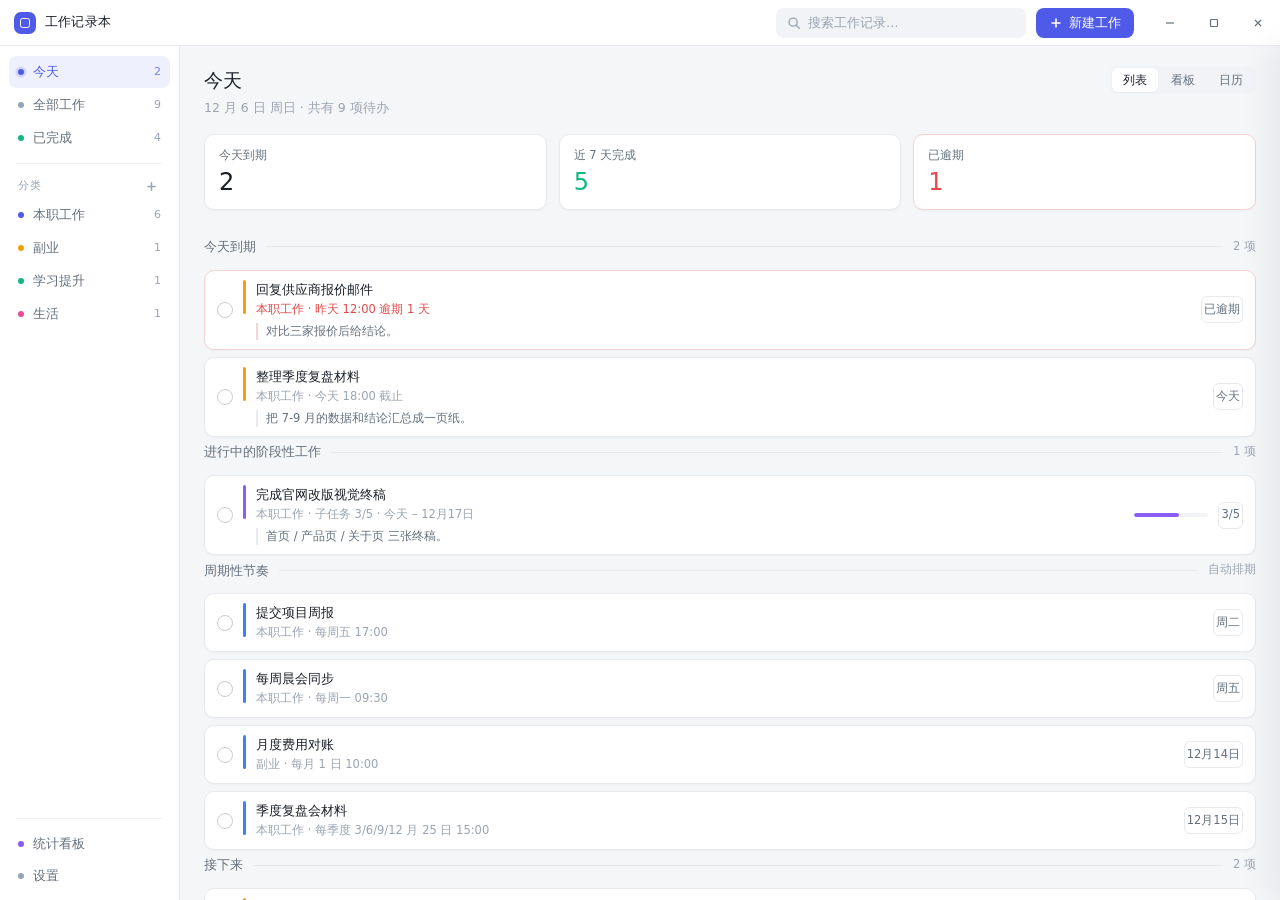
==== app/ui/index.html @ 206d5386 "feat: 工作记录本 v1.0.0 首个公开版本 单文件、绿色免安装的 Windows 工作记录与周期排期工具。  - 三类工作：一次性 / 周期性 / 阶段性 - 周期排期引擎：每天 / 每周多选" ====
<!DOCTYPE html>
<html lang="zh-CN">
<head>
<meta charset="UTF-8">
<meta name="viewport" content="width=device-width, initial-scale=1.0">
<title>工作记录本</title>
<link rel="stylesheet" href="assets/style.css">
</head>
<body>
<div class="app">

  <header class="titlebar" data-tauri-drag-region>
    <div class="brand" data-tauri-drag-region>
      <span class="brand-mark"></span>
      <span class="brand-name">工作记录本</span>
    </div>
    <div class="titlebar-fill" data-tauri-drag-region></div>
    <div class="titlebar-actions">
      <label class="search">
        <svg class="ic" viewBox="0 0 16 16" fill="none" stroke="currentColor" stroke-width="1.6" stroke-linecap="round">
          <circle cx="7" cy="7" r="4.6"/><path d="M10.6 10.6 14 14"/>
        </svg>
        <input id="search" type="text" placeholder="搜索工作记录…" autocomplete="off" spellcheck="false">
      </label>
      <button class="btn btn-primary" id="btn-new">
        <svg class="ic" viewBox="0 0 16 16" fill="none" stroke="currentColor" stroke-width="1.8" stroke-linecap="round">
          <path d="M8 3.5v9M3.5 8h9"/>
        </svg>
        新建工作
      </button>
      <div class="win-controls">
        <button class="win-btn" data-win="min" title="最小化">
          <svg viewBox="0 0 12 12" fill="none" stroke="currentColor" stroke-width="1.2"><path d="M2 6h8"/></svg>
        </button>
        <button class="win-btn" data-win="max" title="最大化">
          <svg viewBox="0 0 12 12" fill="none" stroke="currentColor" stroke-width="1.2"><rect x="2.5" y="2.5" width="7" height="7" rx="1"/></svg>
        </button>
        <button class="win-btn win-close" data-win="close" title="关闭">
          <svg viewBox="0 0 12 12" fill="none" stroke="currentColor" stroke-width="1.2"><path d="M3 3l6 6M9 3l-6 6"/></svg>
        </button>
      </div>
    </div>
  </header>

  <div class="workspace">
    <nav class="sidebar" id="sidebar"></nav>
    <main class="content"><div class="view" id="view"></div></main>
    <aside class="drawer" id="drawer"></aside>
  </div>

</div>

<!-- 新建 / 编辑 面板 -->
<div class="modal-mask" id="modal-mask">
  <div class="modal" id="modal"></div>
</div>

<script src="assets/app.js"></script>
</body>
</html>
---- app/ui/assets/style.css ----
:root {
  --bg: #F5F6F8;
  --surface: #FFFFFF;
  --surface-2: #FAFBFC;
  --surface-3: #F1F3F6;
  --border: #E8EAED;
  --border-soft: #F0F1F4;

  --primary: #4F5BE8;
  --primary-hover: #4350D9;
  --primary-soft: #EEF0FE;

  --text-1: #1B1F27;
  --text-2: #64707D;
  --text-3: #9AA4B2;

  --p-once: #F59E0B;
  --p-once-bg: #FAEEDA;
  --p-once-tx: #B45309;

  --p-recurring: #3B82F6;
  --p-recurring-bg: #E6F1FB;
  --p-recurring-tx: #185FA5;

  --p-stage: #8B5CF6;
  --p-stage-bg: #F1EDFE;
  --p-stage-tx: #6D28D9;

  --ok: #10B981;
  --danger: #E24B4A;
  --danger-bg: #FCEBEB;
  --danger-tx: #A32D2D;

  --r-sm: 6px;
  --r-md: 8px;
  --r-lg: 10px;

  --shadow-1: 0 1px 2px rgba(20, 26, 40, .04);
  --shadow-2: 0 6px 20px rgba(20, 26, 40, .08);

  --sidebar-w: 180px;
  --drawer-w: 380px;
}

* { box-sizing: border-box; margin: 0; padding: 0; }

html, body { height: 100%; overflow: hidden; }

body {
  font-family: "Segoe UI", "Microsoft YaHei UI", "Microsoft YaHei", system-ui, -apple-system, sans-serif;
  font-size: 13px;
  line-height: 1.55;
  color: var(--text-1);
  background: var(--bg);
  -webkit-font-smoothing: antialiased;
  user-select: none;
  cursor: default;
}

button, input, textarea, select { font: inherit; color: inherit; outline: none; border: none; background: none; }
button { cursor: pointer; }

::-webkit-scrollbar { width: 10px; height: 10px; }
::-webkit-scrollbar-track { background: transparent; }
::-webkit-scrollbar-thumb { background: #D7DBE1; border-radius: 6px; border: 3px solid transparent; background-clip: content-box; }
::-webkit-scrollbar-thumb:hover { background: #C2C8D0; background-clip: content-box; }

.ic { width: 14px; height: 14px; flex: none; }

/* ---------- 布局骨架 ---------- */
.app { display: flex; flex-direction: column; height: 100vh; }

.titlebar {
  height: 46px; flex: none;
  display: flex; align-items: center;
  background: var(--surface);
  border-bottom: 1px solid var(--border);
  padding-left: 14px;
}
.brand { display: flex; align-items: center; gap: 9px; padding-right: 16px; }
.brand-mark {
  width: 22px; height: 22px; border-radius: 7px;
  background: var(--primary);
  position: relative;
}
.brand-mark::after {
  content: ""; position: absolute; inset: 6px;
  border: 1.5px solid #fff; border-radius: 2.5px;
}
.brand-name { font-size: 13px; font-weight: 500; letter-spacing: .2px; }
.titlebar-fill { flex: 1; height: 100%; }

.titlebar-actions { display: flex; align-items: center; gap: 10px; height: 100%; }

.search {
  display: flex; align-items: center; gap: 7px;
  width: 250px; height: 30px; padding: 0 10px;
  background: var(--surface-3);
  border: 1px solid transparent;
  border-radius: var(--r-md);
  color: var(--text-3);
  transition: background .15s, border-color .15s, box-shadow .15s;
}
.search:focus-within {
  background: var(--surface);
  border-color: var(--primary);
  box-shadow: 0 0 0 3px var(--primary-soft);
}
.search input { flex: 1; min-width: 0; font-size: 12.5px; color: var(--text-1); }
.search input::placeholder { color: var(--text-3); }

.btn {
  display: inline-flex; align-items: center; gap: 6px;
  height: 30px; padding: 0 13px;
  border-radius: var(--r-md);
  font-size: 12.5px; font-weight: 500;
  transition: background .15s, color .15s, border-color .15s;
}
.btn-primary { background: var(--primary); color: #fff; }
.btn-primary:hover { background: var(--primary-hover); }
.btn-primary:active { transform: translateY(.5px); }
.btn-ghost { color: var(--text-2); border: 1px solid var(--border); background: var(--surface); }
.btn-ghost:hover { background: var(--surface-3); color: var(--text-1); }
.btn-danger-ghost { color: var(--danger); border: 1px solid #F3D2D2; background: var(--surface); }
.btn-danger-ghost:hover { background: var(--danger-bg); }

.win-controls { display: flex; align-items: center; height: 100%; margin-left: 4px; }
.win-btn {
  width: 44px; height: 46px;
  display: flex; align-items: center; justify-content: center;
  color: var(--text-2);
  transition: background .12s, color .12s;
}
.win-btn svg { width: 12px; height: 12px; }
.win-btn:hover { background: var(--surface-3); color: var(--text-1); }
.win-close:hover { background: var(--danger); color: #fff; }

.workspace { flex: 1; display: flex; min-height: 0; position: relative; }

/* ---------- 侧栏 ---------- */
.sidebar {
  width: var(--sidebar-w); flex: none;
  background: var(--surface);
  border-right: 1px solid var(--border);
  padding: 10px 9px 8px;
  display: flex; flex-direction: column;
  overflow-y: auto; overflow-x: hidden;
}
.nav-group { display: flex; flex-direction: column; gap: 1px; }

.nav-item {
  display: flex; align-items: center; gap: 9px;
  height: 32px; padding: 0 9px;
  border-radius: var(--r-md);
  color: var(--text-2);
  font-size: 13px;
  position: relative;
  transition: background .13s, color .13s;
}
.nav-item:hover { background: var(--surface-3); color: var(--text-1); }
.nav-item.active { background: var(--primary-soft); color: var(--primary); font-weight: 500; }
.nav-dot { width: 6px; height: 6px; border-radius: 50%; flex: none; }
.nav-item.active .nav-dot { box-shadow: 0 0 0 2.5px rgba(79, 91, 232, .18); }
.nav-label { flex: 1; overflow: hidden; text-overflow: ellipsis; white-space: nowrap; }
.nav-count { font-size: 11px; color: var(--text-3); font-variant-numeric: tabular-nums; }
.nav-item.active .nav-count { color: var(--primary); opacity: .75; }

.nav-sep { height: 1px; background: var(--border-soft); margin: 9px 7px; }

.nav-heading {
  display: flex; align-items: center; justify-content: space-between;
  padding: 0 9px; height: 26px;
  font-size: 11px; font-weight: 500; color: var(--text-3);
  letter-spacing: .5px;
}
.nav-heading button {
  width: 20px; height: 20px; border-radius: var(--r-sm);
  display: flex; align-items: center; justify-content: center;
  color: var(--text-3);
  transition: background .13s, color .13s;
}
.nav-heading button:hover { background: var(--surface-3); color: var(--primary); }
.nav-heading button svg { width: 11px; height: 11px; }

.sidebar-foot { margin-top: auto; padding-top: 10px; }

/* ---------- 主内容区 ---------- */
.content { flex: 1; min-width: 0; display: flex; flex-direction: column; overflow: hidden; }
.view { flex: 1; overflow-y: auto; padding: 20px 24px 32px; }

.view-head { margin-bottom: 16px; }
.view-title { font-size: 19px; font-weight: 500; letter-spacing: -.2px; }
.view-sub { font-size: 12.5px; color: var(--text-3); margin-top: 3px; }

.stat-row { display: grid; grid-template-columns: repeat(3, 1fr); gap: 12px; margin-bottom: 22px; }
.stat {
  background: var(--surface);
  border: 1px solid var(--border);
  border-radius: var(--r-lg);
  padding: 12px 14px;
  box-shadow: var(--shadow-1);
}
.stat-label { font-size: 11.5px; color: var(--text-2); }
.stat-value { font-size: 24px; font-weight: 500; line-height: 1.25; margin-top: 2px; letter-spacing: -.5px; font-variant-numeric: tabular-nums; }
.stat.is-danger { border-color: #F3D2D2; }
.stat.is-ok .stat-value { color: var(--ok); }
.stat.is-danger .stat-value { color: var(--danger); }

.section-head {
  display: flex; align-items: center; gap: 10px;
  height: 30px; margin-bottom: 8px;
}
.section-title { font-size: 12.5px; font-weight: 500; color: var(--text-2); }
.section-line { flex: 1; height: 1px; background: var(--border); }
.section-note { font-size: 11.5px; color: var(--text-3); }

.task-list { display: flex; flex-direction: column; gap: 7px; }

.task {
  display: flex; align-items: center; gap: 10px;
  background: var(--surface);
  border: 1px solid var(--border);
  border-radius: var(--r-lg);
  padding: 9px 12px;
  box-shadow: var(--shadow-1);
  transition: border-color .14s, box-shadow .14s, transform .14s, opacity .2s;
}
.task:hover { border-color: #D8DDE4; box-shadow: var(--shadow-2); }
.task.is-overdue { border-color: #F3D2D2; }
.task.is-done { opacity: .55; }
.task.is-done .task-title { text-decoration: line-through; color: var(--text-3); }

.check {
  width: 16px; height: 16px; flex: none;
  border: 1.6px solid #C6CCD6;
  border-radius: 50%;
  display: flex; align-items: center; justify-content: center;
  transition: border-color .14s, background .14s;
}
.check:hover { border-color: var(--primary); background: var(--primary-soft); }
.check svg { width: 9px; height: 9px; opacity: 0; color: #fff; }
.task.is-done .check { background: var(--ok); border-color: var(--ok); }
.task.is-done .check svg { opacity: 1; }

.pattern-bar { width: 3px; flex: none; align-self: stretch; min-height: 20px; max-height: 34px; border-radius: 2px; }
.p-once { background: var(--p-once); }
.p-recurring { background: var(--p-recurring); }
.p-stage { background: var(--p-stage); }

.task-main { flex: 1; min-width: 0; }
.task-title { font-size: 13px; color: var(--text-1); overflow: hidden; text-overflow: ellipsis; white-space: nowrap; }
.task-meta { font-size: 11.5px; color: var(--text-3); margin-top: 1px; overflow: hidden; text-overflow: ellipsis; white-space: nowrap; }
.task-meta .overdue { color: var(--danger); }

/* 备注：左侧一道细线，把它和「分类 · 时间」那行区分开。
   最多两行，超出裁剪；title 属性让鼠标悬停能看全文。 */
.task-note {
  margin-top: 4px; padding-left: 8px;
  border-left: 2px solid var(--border);
  font-size: 11.5px; line-height: 1.5; color: var(--text-2);
  display: -webkit-box; -webkit-line-clamp: 2; -webkit-box-orient: vertical;
  overflow: hidden; overflow-wrap: anywhere;
}
.task.is-overdue .task-note { border-left-color: #F1D6D6; }
.task.is-done .task-note { color: var(--text-3); border-left-color: var(--border-soft); }

/* 搜索命中的字 */
mark { background: #FBECC2; color: inherit; border-radius: 2px; padding: 0 1px; }

.chip {
  font-size: 11px; padding: 2px 8px; border-radius: 999px;
  white-space: nowrap; flex: none; font-weight: 500;
  background: var(--surface-3); color: var(--text-2);
}
.chip-once { background: var(--p-once-bg); color: var(--p-once-tx); }
.chip-recurring { background: var(--p-recurring-bg); color: var(--p-recurring-tx); }
.chip-stage { background: var(--p-stage-bg); color: var(--p-stage-tx); }
.chip-danger { background: var(--danger-bg); color: var(--danger-tx); }
.chip-ok { background: #E6F7F0; color: #08704F; }

.progress { width: 74px; height: 4px; border-radius: 2px; background: var(--surface-3); overflow: hidden; flex: none; }
.progress > i { display: block; height: 100%; background: var(--p-stage); border-radius: 2px; }

.empty { text-align: center; padding: 34px 0; color: var(--text-3); font-size: 12.5px; }

/* ---------- 详情抽屉 ---------- */
.drawer {
  position: absolute; top: 0; right: 0; bottom: 0;
  width: var(--drawer-w);
  background: var(--surface);
  border-left: 1px solid var(--border);
  box-shadow: -10px 0 30px rgba(20, 26, 40, .07);
  transform: translateX(100%);
  transition: transform .24s cubic-bezier(.4, 0, .2, 1);
  display: flex; flex-direction: column;
  z-index: 20;
}
.drawer.open { transform: translateX(0); }

.drawer-head {
  display: flex; align-items: center; gap: 8px;
  height: 46px; padding: 0 14px; flex: none;
  border-bottom: 1px solid var(--border);
}
.drawer-title { font-size: 12.5px; font-weight: 500; color: var(--text-2); flex: 1; }
.icon-btn {
  width: 26px; height: 26px; border-radius: var(--r-sm);
  display: flex; align-items: center; justify-content: center;
  color: var(--text-3);
  transition: background .13s, color .13s;
}
.icon-btn:hover { background: var(--surface-3); color: var(--text-1); }
.icon-btn svg { width: 13px; height: 13px; }
.icon-btn.sm { width: 22px; height: 22px; }
.icon-btn.sm svg { width: 11px; height: 11px; }

/* 行内快捷操作：平时隐去，鼠标移到这一行才浮现，列表保持干净 */
.task-actions { display: flex; align-items: center; gap: 2px; flex: none; }
.task-actions:empty { display: none; }
.task-actions .icon-btn { opacity: 0; transition: opacity .14s, background .13s, color .13s; }
.task:hover .task-actions .icon-btn,
.task-actions .icon-btn:focus-visible { opacity: 1; }

/* 完成记录里的对勾只是标记，点它没意义 */
.check.static { pointer-events: none; }

.row-between { display: flex; align-items: center; justify-content: space-between; gap: 10px; }
.drawer-body { flex: 1; overflow-y: auto; padding: 16px 16px 28px; }

.field { margin-bottom: 16px; }
.field-label { font-size: 11.5px; color: var(--text-2); margin-bottom: 6px; font-weight: 500; }
.field-input, .field-textarea, .field-select {
  width: 100%; padding: 8px 10px;
  background: var(--surface-2);
  border: 1px solid var(--border);
  border-radius: var(--r-md);
  font-size: 13px;
  transition: border-color .15s, box-shadow .15s, background .15s;
  user-select: text;
}
.field-input:focus, .field-textarea:focus, .field-select:focus {
  background: var(--surface);
  border-color: var(--primary);
  box-shadow: 0 0 0 3px var(--primary-soft);
}
.field-textarea { resize: vertical; min-height: 76px; line-height: 1.6; }
.field-select { cursor: pointer; }

.seg { display: flex; gap: 6px; }
.seg button {
  flex: 1; height: 32px; border-radius: var(--r-md);
  border: 1px solid var(--border);
  background: var(--surface);
  font-size: 12px; color: var(--text-2);
  display: flex; align-items: center; justify-content: center; gap: 5px;
  transition: all .14s;
}
.seg button:hover { border-color: #D8DDE4; color: var(--text-1); }
.seg button.on { border-color: var(--primary); background: var(--primary-soft); color: var(--primary); font-weight: 500; }
.seg .dot { width: 6px; height: 6px; border-radius: 50%; }

.cat-grid { display: flex; flex-wrap: wrap; gap: 6px; }
.cat-pill {
  display: inline-flex; align-items: center; gap: 6px;
  height: 28px; padding: 0 11px; border-radius: 999px;
  border: 1px solid var(--border); background: var(--surface);
  font-size: 12px; color: var(--text-2);
  transition: all .14s;
}
.cat-pill:hover { border-color: #D8DDE4; }
.cat-pill.on { border-color: currentColor; font-weight: 500; }
.cat-pill .swatch { width: 8px; height: 8px; border-radius: 50%; }

/* 星期几 / 几号 / 月份这类等宽选项。用网格而不是 flex 换行，
   7 列正好放下星期和 1–31 号，数字也能对齐成一列列看 */
.chip-grid { display: grid; grid-template-columns: repeat(7, 1fr); gap: 5px; }
.chip-grid.cols-6 { grid-template-columns: repeat(6, 1fr); }
.chip {
  height: 27px; padding: 0 2px;
  border: 1px solid var(--border); border-radius: var(--r-sm);
  background: var(--surface);
  font-size: 11.5px; color: var(--text-2);
  display: flex; align-items: center; justify-content: center;
  transition: all .14s;
}
.chip:hover { border-color: #D8DDE4; color: var(--text-1); }
.chip.on { border-color: var(--primary); background: var(--primary-soft); color: var(--primary); font-weight: 500; }

.drawer-foot {
  flex: none; padding: 12px 16px;
  border-top: 1px solid var(--border);
  display: flex; gap: 8px;
}
.drawer-foot .btn { height: 34px; flex: 1; justify-content: center; }

/* ---------- 弹窗 ---------- */
.modal-mask {
  position: fixed; inset: 0; z-index: 40;
  background: rgba(20, 26, 40, .28);
  display: none; align-items: center; justify-content: center;
  backdrop-filter: blur(1.5px);
}
.modal-mask.open { display: flex; }
.modal {
  width: 460px; max-height: 82vh;
  display: flex; flex-direction: column;
  background: var(--surface);
  border-radius: 14px;
  box-shadow: 0 20px 60px rgba(20, 26, 40, .2);
  overflow: hidden;              /* 内部滚动区要被圆角切住 */
  animation: pop .18s cubic-bezier(.2, .8, .3, 1);
}
@keyframes pop { from { opacity: 0; transform: translateY(8px) scale(.985); } }

.modal-head { flex: none; display: flex; align-items: center; padding: 18px 22px 0; margin-bottom: 16px; }
.modal-head h2 { font-size: 15px; font-weight: 500; flex: 1; }

/* 只有表单区滚动，标题和底部按钮始终留在屏幕上。
   季度规则那版表单（12 个月份 + 31 个日号）比视口还高，整块滚会把按钮推到看不见的地方 */
.modal-body { flex: 1; min-height: 0; overflow-y: auto; padding: 0 22px; }
.modal-foot { flex: none; display: flex; gap: 8px; padding: 14px 22px 18px; }
.modal-foot .btn { height: 34px; flex: 1; justify-content: center; }

.time-row { display: flex; gap: 8px; }
.time-row .field-input { flex: 1; }

.hint { font-size: 11.5px; color: var(--text-3); margin-top: 6px; }

.swatches { display: flex; gap: 8px; flex-wrap: wrap; }
.swatch-btn {
  width: 26px; height: 26px; border-radius: 50%;
  border: 2px solid transparent;
  transition: transform .13s;
}
.swatch-btn:hover { transform: scale(1.1); }
.swatch-btn.on { border-color: var(--text-1); }

.cat-row {
  display: flex; align-items: center; gap: 10px;
  padding: 9px 10px; border-radius: var(--r-md);
  transition: background .13s;
}
.cat-row:hover { background: var(--surface-2); }
.cat-row .name { flex: 1; font-size: 13px; }
.cat-row .bar { width: 3px; height: 18px; border-radius: 2px; flex: none; }

.switch {
  width: 38px; height: 22px; border-radius: 999px;
  background: #D7DBE1; position: relative; flex: none;
  transition: background .18s;
}
.switch i {
  position: absolute; top: 2px; left: 2px;
  width: 18px; height: 18px; border-radius: 50%;
  background: #fff;
  box-shadow: 0 1px 2px rgba(20, 26, 40, .18);
  transition: transform .18s cubic-bezier(.4, 0, .2, 1);
}
.switch.on { background: var(--primary); }
.switch.on i { transform: translateX(16px); }

.toast {
  position: fixed; left: 50%; bottom: 30px; transform: translateX(-50%) translateY(60px);
  background: #1B1F27; color: #fff;
  padding: 9px 16px; border-radius: var(--r-md);
  font-size: 12.5px; opacity: 0;
  transition: opacity .2s, transform .2s;
  z-index: 60; pointer-events: none;
}
.toast.show { opacity: 1; transform: translateX(-50%) translateY(0); }

/* ---------- 统计看板 ---------- */
.stat-row.four { grid-template-columns: repeat(4, 1fr); }
.stat-sub { font-size: 11px; color: var(--text-3); margin-top: 1px; }
.stat-minor { font-size: 15px; color: var(--text-3); }

.card {
  background: var(--surface);
  border: 1px solid var(--border);
  border-radius: var(--r-lg);
  box-shadow: var(--shadow-1);
  padding: 8px 12px;
}

.chart-card {
  background: var(--surface);
  border: 1px solid var(--border);
  border-radius: var(--r-lg);
  box-shadow: var(--shadow-1);
  padding: 14px 16px 12px;
  margin-bottom: 18px;
}
.chart-head { display: flex; align-items: baseline; gap: 10px; margin-bottom: 8px; }
.chart-title { font-size: 12.5px; font-weight: 500; color: var(--text-2); }
.chart-note { margin-left: auto; font-size: 11.5px; color: var(--text-3); }
.chart-legend { display: flex; gap: 16px; margin-top: 10px; font-size: 11.5px; color: var(--text-3); }
.chart-legend i { display: inline-block; width: 8px; height: 8px; border-radius: 2px; margin-right: 5px; vertical-align: 1px; }

.stat-list { display: flex; flex-direction: column; gap: 1px; }

.cat-stat {
  display: flex; align-items: center; gap: 10px;
  height: 34px; padding: 0 6px;
  border-radius: var(--r-md);
  transition: background .13s;
}
.cat-stat:hover { background: var(--surface-2); }
.cat-stat-dot { width: 8px; height: 8px; border-radius: 50%; flex: none; }
.cat-stat-name { width: 96px; flex: none; font-size: 12.5px; color: var(--text-1); overflow: hidden; text-overflow: ellipsis; white-space: nowrap; }
.cat-stat-bar { flex: 1; height: 6px; border-radius: 3px; background: var(--surface-3); overflow: hidden; }
.cat-stat-bar > i { display: block; height: 100%; border-radius: 3px; transition: width .32s cubic-bezier(.4, 0, .2, 1); }
.cat-stat-num { width: 36px; flex: none; text-align: right; font-size: 12.5px; color: var(--text-1); font-variant-numeric: tabular-nums; }
.cat-stat-sub { width: 82px; flex: none; text-align: right; font-size: 11.5px; color: var(--text-3); }

.stack-bar { display: flex; height: 10px; border-radius: 5px; overflow: hidden; background: var(--surface-3); margin: 6px 0 2px; }
.stack-bar > i { display: block; height: 100%; }

/* ---------- 分类管理 ---------- */
.nav-item[draggable="true"] { user-select: none; }
.nav-item.dragging { opacity: .4; }
.nav-item.drop-before { box-shadow: inset 0 2px 0 0 var(--primary); }
.nav-item.drop-after  { box-shadow: inset 0 -2px 0 0 var(--primary); }

.nav-edit {
  display: none; width: 20px; height: 20px; flex: none;
  align-items: center; justify-content: center;
  border-radius: var(--r-sm);
  color: var(--text-3);
  transition: background .13s, color .13s;
}
.nav-edit svg { width: 12px; height: 12px; }
.nav-edit:hover { background: var(--surface); color: var(--primary); }
.nav-item:hover .nav-edit { display: flex; }
.nav-item:hover .nav-count { display: none; }
.nav-item.active .nav-edit { color: var(--primary); }

/* ---------- 子任务（阶段性工作的拆解） ---------- */
.sub-progress { margin-left: 5px; font-weight: 400; color: var(--text-3); font-variant-numeric: tabular-nums; }

.sub-list { display: flex; flex-direction: column; gap: 1px; }

.sub-item {
  display: flex; align-items: center; gap: 7px;
  padding: 2px 4px; border-radius: var(--r-md);
  transition: background .13s;
}
.sub-item:hover { background: var(--surface-2); }

.sub-check {
  width: 15px; height: 15px; flex: none;
  border: 1.5px solid #C6CCD6; border-radius: 50%;
  display: flex; align-items: center; justify-content: center;
  transition: border-color .14s, background .14s;
}
.sub-check:hover { border-color: var(--primary); background: var(--primary-soft); }
.sub-check svg { width: 8px; height: 8px; opacity: 0; color: #fff; }
.sub-item.is-done .sub-check { background: var(--ok); border-color: var(--ok); }
.sub-item.is-done .sub-check svg { opacity: 1; }

/* 子任务名直接就是输入框：点一下就能改，不用先点「编辑」 */
.sub-title {
  flex: 1; min-width: 0; height: 26px; padding: 0 6px;
  font-size: 12.5px; color: var(--text-1);
  border: 1px solid transparent; border-radius: var(--r-sm);
  transition: border-color .14s, background .14s, box-shadow .14s;
  user-select: text;
}
.sub-title::placeholder { color: var(--text-3); }
.sub-title:hover { border-color: var(--border); background: var(--surface); }
.sub-title:focus {
  background: var(--surface); border-color: var(--primary);
  box-shadow: 0 0 0 3px var(--primary-soft);
}
.sub-item.is-done .sub-title { color: var(--text-3); text-decoration: line-through; }

.sub-del { opacity: 0; transition: opacity .14s, background .13s, color .13s; }
.sub-item:hover .sub-del, .sub-del:focus-visible { opacity: 1; }

.sub-add { display: flex; gap: 8px; margin-top: 8px; }
.sub-add .field-input { flex: 1; }
.sub-add .btn { height: 34px; flex: none; }

/* ---------------- 排布方式切换：列表 / 看板 / 日历 ---------------- */
/* 挂在页头右上角。用绝对定位而不是把 view-head 改成 flex——
   view-head 里的标题和副标题是上下排的，改成横排会拆掉所有视图的版式。 */
.view-head { position: relative; }
.view-head .view-title { padding-right: 160px; }

.view-switch {
  position: absolute; right: 0; top: 0;
  display: flex; gap: 2px; padding: 2px;
  background: var(--surface-3); border-radius: var(--r-md);
}
.view-switch button {
  height: 24px; padding: 0 11px; border-radius: 6px;
  font-size: 12px; color: var(--text-2);
  transition: background .14s, color .14s, box-shadow .14s;
}
.view-switch button:hover { color: var(--text-1); }
.view-switch button.on {
  background: var(--surface); color: var(--text-1);
  font-weight: 500; box-shadow: var(--shadow-1);
}

/* ---------------- 看板 ---------------- */
.board {
  display: flex; gap: 12px; align-items: flex-start;
  overflow-x: auto; padding-bottom: 10px;
}
.board-col { flex: 0 0 208px; display: flex; flex-direction: column; gap: 9px; }
.board-col-head { display: flex; align-items: center; gap: 6px; padding: 0 2px; }
.board-col-dot { width: 7px; height: 7px; border-radius: 50%; flex: none; }
.board-col-title { font-size: 12.5px; font-weight: 500; }
.board-col-count {
  margin-left: auto; font-size: 11.5px; color: var(--text-3);
  font-variant-numeric: tabular-nums;
}
.board-col-body { display: flex; flex-direction: column; gap: 7px; }
.board-empty {
  font-size: 12px; color: var(--text-3); text-align: center;
  padding: 14px 0; border: 1px dashed var(--border); border-radius: var(--r-md);
}

.board-card {
  display: flex; gap: 8px; cursor: pointer;
  background: var(--surface); border: 1px solid var(--border);
  border-radius: var(--r-lg); padding: 9px 11px;
  box-shadow: var(--shadow-1);
  transition: border-color .14s, box-shadow .14s;
}
.board-card:hover { border-color: #D8DDE4; box-shadow: var(--shadow-2); }
.board-card.is-overdue { border-color: #F3D2D2; }
/* 列表里的节奏色条是横着的一小段，卡片里让它竖起来贴左边 */
.board-card .pattern-bar { height: auto; align-self: stretch; }
.board-card-body { flex: 1; min-width: 0; }
/* 列表里进度条是 74px 的一小截，在卡片里那长度看着像条下划线。
   撑满整宽、加粗一点，浅槽也调深些，才认得出是个进度条 */
.board-card-body .progress {
  width: 100%; height: 5px; margin-top: 8px;
  background: #EDEFF3;
}
.board-card-title { font-size: 12.5px; line-height: 1.45; word-break: break-word; }
.board-card-meta { font-size: 11.5px; color: var(--text-3); margin-top: 3px; }
.board-card-note {
  font-size: 11.5px; color: var(--text-2); margin-top: 5px;
  padding-left: 7px; border-left: 2px solid var(--border-soft);
  overflow: hidden; display: -webkit-box;
  -webkit-line-clamp: 2; -webkit-box-orient: vertical;
}

/* ---------------- 日历 ---------------- */
.cal-bar { display: flex; align-items: center; gap: 8px; margin-bottom: 12px; }
.cal-month {
  font-size: 14px; font-weight: 500; min-width: 104px;
  font-variant-numeric: tabular-nums;
}
.cal-week {
  display: grid; grid-template-columns: repeat(7, minmax(0, 1fr));
  gap: 6px; margin-bottom: 6px;
}
.cal-weekday { font-size: 11.5px; color: var(--text-3); text-align: center; }
/* 必须 minmax(0, 1fr)：默认的 1fr 最小值是 auto，格子里的长标题
   （white-space: nowrap）会把列撑开，整排右移出可视区 */
.cal-grid {
  display: grid; grid-template-columns: repeat(7, minmax(0, 1fr));
  gap: 6px;
}

.cal-cell {
  min-height: 86px; padding: 5px 6px;
  background: var(--surface); border: 1px solid var(--border);
  border-radius: var(--r-md);
  display: flex; flex-direction: column; gap: 3px;
}
/* 上下月补齐的格子沉到页面底色，一眼分得出「这个月」的边界 */
.cal-cell.is-out { background: var(--bg); }
.cal-cell.is-out .cal-date { color: var(--text-3); }
.cal-cell.is-today { border-color: var(--primary); }
.cal-cell.is-today .cal-date {
  width: 18px; height: 18px; border-radius: 50%;
  background: var(--primary); color: #fff;
  display: flex; align-items: center; justify-content: center;
}
.cal-date {
  font-size: 11.5px; color: var(--text-2);
  font-variant-numeric: tabular-nums;
}
.cal-items { display: flex; flex-direction: column; gap: 2px; min-width: 0; }
.cal-item {
  display: flex; align-items: center; gap: 4px;
  min-width: 0; font-size: 11px; color: var(--text-1);
  padding: 2px 4px; border-radius: 4px; cursor: pointer;
  white-space: nowrap; overflow: hidden;
}
.cal-text { min-width: 0; overflow: hidden; text-overflow: ellipsis; white-space: nowrap; }
.cal-item:hover { background: var(--surface-3); }
.cal-item.is-done { color: var(--text-3); text-decoration: line-through; }
.cal-dot { width: 5px; height: 5px; border-radius: 50%; flex: none; }
.cal-more { font-size: 10.5px; color: var(--text-3); padding-left: 4px; }
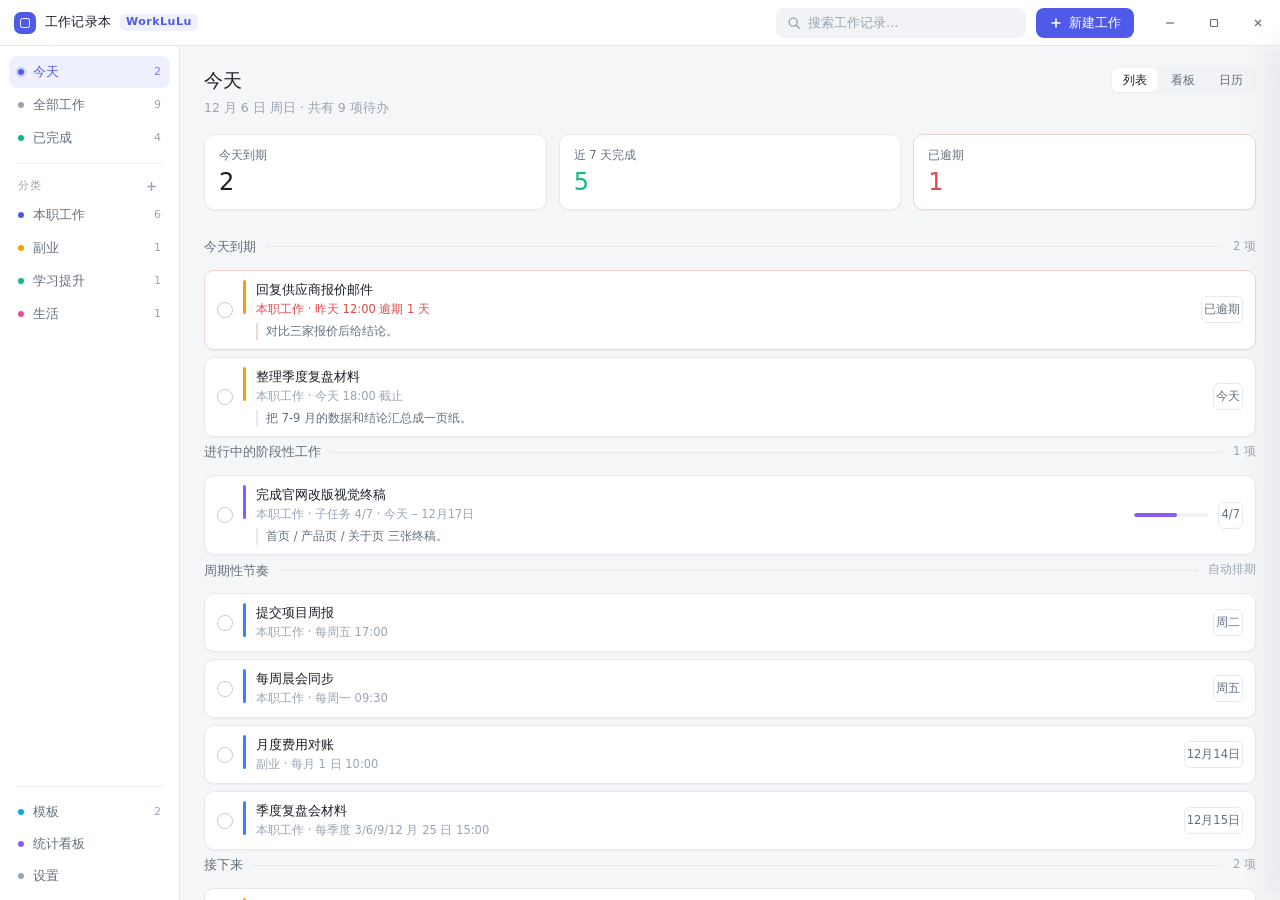
==== commit fd16df5a: "feat: 1.1.0 模板库与交互增强 + 1.2.0 赞赏码入口 1.1.0 —— 来自吾爱破解网友反馈的 12 项优化，一项没砍： - 体验修复：点主内容区关抽屉、日历点空白格新建、滚轮翻月（2" ====
--- a/app/ui/index.html
+++ b/app/ui/index.html
@@ -3,7 +3,7 @@
 <head>
 <meta charset="UTF-8">
 <meta name="viewport" content="width=device-width, initial-scale=1.0">
-<title>工作记录本</title>
+<title>工作记录本 WorkLuLu</title>
 <link rel="stylesheet" href="assets/style.css">
 </head>
 <body>
@@ -13,6 +13,7 @@
     <div class="brand" data-tauri-drag-region>
       <span class="brand-mark"></span>
       <span class="brand-name">工作记录本</span>
+      <span class="brand-sub">WorkLuLu</span>
     </div>
     <div class="titlebar-fill" data-tauri-drag-region></div>
     <div class="titlebar-actions">
--- a/app/ui/assets/style.css
+++ b/app/ui/assets/style.css
@@ -88,6 +88,15 @@
   border: 1.5px solid #fff; border-radius: 2.5px;
 }
 .brand-name { font-size: 13px; font-weight: 500; letter-spacing: .2px; }
+/* 开关之间的连带提醒：不是错误，是「这么设会有什么后果」，所以用琥珀色而非红色 */
+.warn-text { color: var(--p-once-tx); margin-top: 4px; }
+/* 英文副名：比中文主名轻一档，只是补充说明，不抢视线。
+   标题栏（.brand-sub）和设置页「关于」（.name-en）共用同一套观感。 */
+.brand-sub, .name-en {
+  font-size: 11px; font-weight: 600; letter-spacing: .5px;
+  color: var(--primary); background: var(--primary-soft);
+  padding: 2px 6px; border-radius: 5px; line-height: 1.1;
+}
 .titlebar-fill { flex: 1; height: 100%; }
 
 .titlebar-actions { display: flex; align-items: center; gap: 10px; height: 100%; }
@@ -420,6 +429,9 @@
 .modal-body { flex: 1; min-height: 0; overflow-y: auto; padding: 0 22px; }
 .modal-foot { flex: none; display: flex; gap: 8px; padding: 14px 22px 18px; }
 .modal-foot .btn { height: 34px; flex: 1; justify-content: center; }
+/* flex:1 是给「取消 + 确定」并列用的。只剩一个按钮时那样会拉满整行，
+   看着像一条横幅而不是按钮 —— 单按钮一律靠右、按内容定宽。 */
+.modal-foot .btn:only-child { flex: 0 0 auto; min-width: 96px; margin-left: auto; }
 
 .time-row { display: flex; gap: 8px; }
 .time-row .field-input { flex: 1; }
@@ -576,9 +588,29 @@
 .sub-del { opacity: 0; transition: opacity .14s, background .13s, color .13s; }
 .sub-item:hover .sub-del, .sub-del:focus-visible { opacity: 1; }
 
+/* 给这一步再分小步。和删除一样平时隐去，移上来才出现 */
+.sub-nest { opacity: 0; transition: opacity .14s, background .13s, color .13s; }
+.sub-item:hover .sub-nest, .sub-nest:focus-visible { opacity: 1; }
+
+/* 三层结构：第二层起缩进，并用一条淡竖线连回父级。
+   只靠缩进的话容易被当成排版错位，看不出谁挂在谁下面 */
+.sub-node[data-depth="2"],
+.sub-node[data-depth="3"] {
+  margin-left: 11px; padding-left: 7px;
+  border-left: 1px solid var(--border);
+}
+
+/* 下级完成情况的小标记，只在这一步确实有下级时才出现 */
+.sub-ratio {
+  flex: none; padding-right: 2px;
+  font-size: 10.5px; color: var(--text-3);
+  font-variant-numeric: tabular-nums;
+}
+
 .sub-add { display: flex; gap: 8px; margin-top: 8px; }
 .sub-add .field-input { flex: 1; }
 .sub-add .btn { height: 34px; flex: none; }
+.sub-add-inline { margin: 2px 0 4px 11px; }
 
 /* ---------------- 排布方式切换：列表 / 看板 / 日历 ---------------- */
 /* 挂在页头右上角。用绝对定位而不是把 view-head 改成 flex——
@@ -671,7 +703,11 @@
   background: var(--surface); border: 1px solid var(--border);
   border-radius: var(--r-md);
   display: flex; flex-direction: column; gap: 3px;
-}
+  cursor: pointer;
+  transition: border-color .13s;
+}
+/* 格子整块可点，是「在那天新建」的入口。不给出悬停反馈的话没人知道能点 */
+.cal-cell:hover { border-color: var(--primary); }
 /* 上下月补齐的格子沉到页面底色，一眼分得出「这个月」的边界 */
 .cal-cell.is-out { background: var(--bg); }
 .cal-cell.is-out .cal-date { color: var(--text-3); }
@@ -695,6 +731,74 @@
 .cal-text { min-width: 0; overflow: hidden; text-overflow: ellipsis; white-space: nowrap; }
 .cal-item:hover { background: var(--surface-3); }
 .cal-item.is-done { color: var(--text-3); text-decoration: line-through; }
+/* 跨天任务在跨度内的其余各天：淡一档。
+   看得出「这段时间在忙它」，又不至于和真正交期那条抢注意力 */
+.cal-item.is-span { background: var(--surface-2); opacity: .7; }
+.cal-item.is-span .cal-dot { opacity: .5; }
 .cal-dot { width: 5px; height: 5px; border-radius: 50%; flex: none; }
-.cal-more { font-size: 10.5px; color: var(--text-3); padding-left: 4px; }
-
+.cal-more {
+  font-size: 10.5px; color: var(--text-3);
+  padding-left: 4px; border-radius: 4px; cursor: pointer;
+}
+.cal-more:hover { color: var(--primary); background: var(--surface-3); }
+
+/* ---------------- 日历格子的右键菜单 ---------------- */
+.ctx-menu {
+  position: fixed; z-index: 60;
+  min-width: 148px; padding: 4px;
+  display: flex; flex-direction: column;
+  background: var(--surface);
+  border: 1px solid var(--border);
+  border-radius: var(--r-md);
+  box-shadow: 0 10px 30px rgba(20, 26, 40, .16);
+}
+.ctx-menu button {
+  text-align: left; padding: 7px 10px;
+  font-size: 12.5px; color: var(--text-1);
+  border-radius: var(--r-sm);
+  transition: background .12s;
+}
+.ctx-menu button:hover { background: var(--surface-2); }
+
+/* ---------------- 模板库 ---------------- */
+.tpl-list { display: flex; flex-direction: column; gap: 8px; }
+.tpl-card {
+  display: flex; align-items: center; gap: 12px;
+  padding: 12px 14px;
+  background: var(--surface);
+  border: 1px solid var(--border);
+  border-radius: var(--r-md);
+  transition: border-color .14s, box-shadow .14s;
+}
+.tpl-card:hover { border-color: var(--primary); box-shadow: 0 4px 14px rgba(20, 26, 40, .06); }
+.tpl-main { flex: 1; min-width: 0; }
+.tpl-name { font-size: 13px; font-weight: 500; color: var(--text-1); }
+.tpl-meta {
+  font-size: 11.5px; color: var(--text-3); margin-top: 3px;
+  font-variant-numeric: tabular-nums;
+}
+.tpl-actions { display: flex; gap: 8px; flex: none; }
+.tpl-actions .btn { height: 32px; }
+
+/* ---------------- 「这一天有 N 项」弹窗 ---------------- */
+.day-list { display: flex; flex-direction: column; gap: 2px; }
+.day-item {
+  display: flex; align-items: center; gap: 8px;
+  padding: 8px; border-radius: var(--r-md);
+  cursor: pointer; transition: background .13s;
+}
+.day-item:hover { background: var(--surface-2); }
+.day-item .day-title { flex: 1; min-width: 0; font-size: 12.5px; color: var(--text-1); }
+.day-item.is-done .day-title { color: var(--text-3); text-decoration: line-through; }
+
+/* ---------------- 赞赏码弹窗 ---------------- */
+/* 入口本身不起眼（设置页「关于」里的一个 ghost 按钮），但码必须够大：
+   小于 200px 微信容易扫不出来，260px 是能稳稳扫到的尺寸。 */
+.reward { display: flex; flex-direction: column; align-items: center; gap: 9px; margin: 2px 0 14px; }
+.reward-qr {
+  display: block; width: 260px; height: 260px;
+  border: 1px solid var(--border); border-radius: var(--r-lg);
+  background: #fff;
+}
+.reward-cap { font-size: 11.5px; color: var(--text-3); }
+
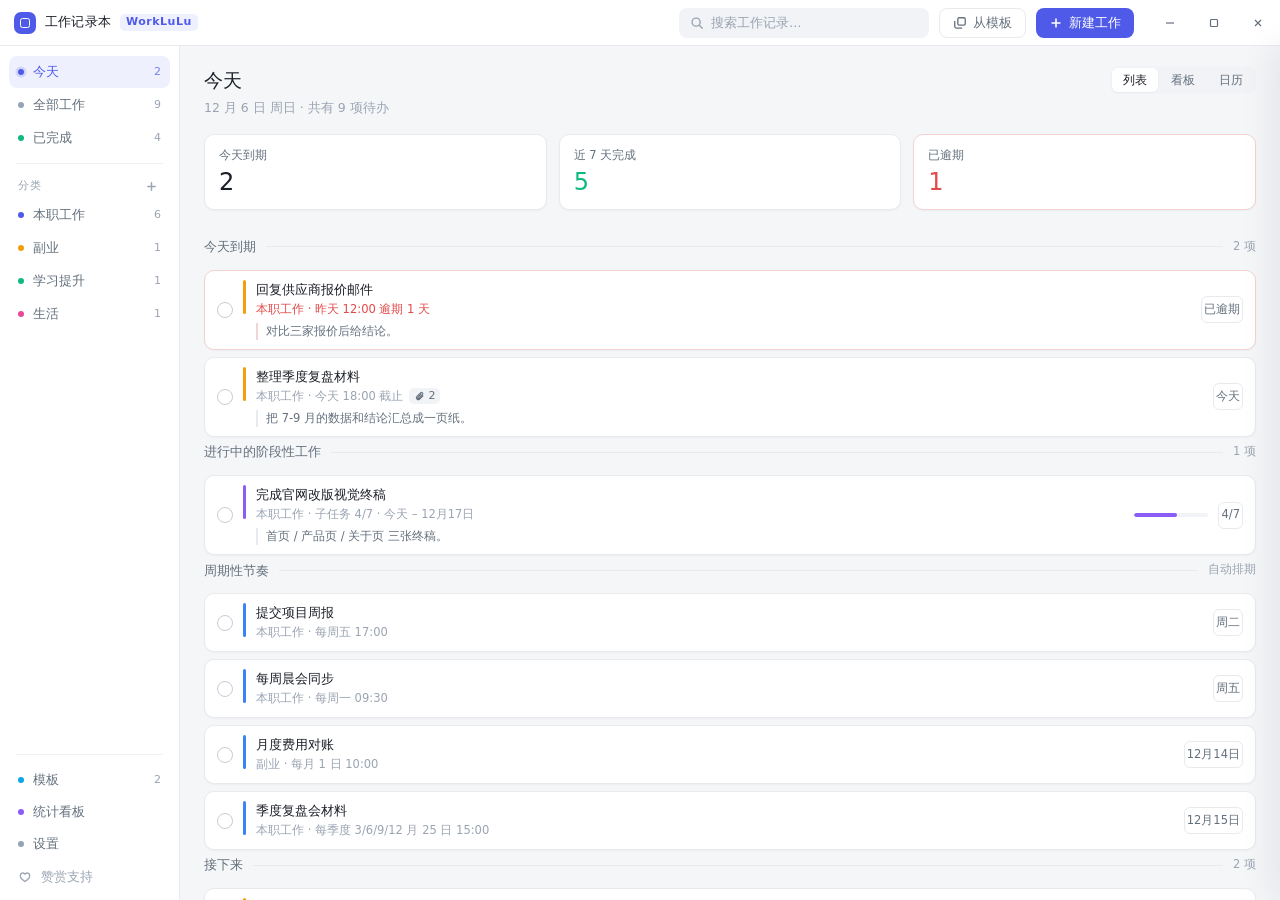
==== commit 7f94126a: "feat: 1.3.0–1.6.0 累积改动（便携模式 / 窗口行为 / 单实例 / 附件留痕） 这四个版本的功能改动此前一直没提交，全压在工作区里（HEAD 停在 1.2.0）。 之所以合并成一次提" ====
--- a/app/ui/index.html
+++ b/app/ui/index.html
@@ -23,6 +23,13 @@
         </svg>
         <input id="search" type="text" placeholder="搜索工作记录…" autocomplete="off" spellcheck="false">
       </label>
+      <button class="btn btn-ghost" id="btn-from-tpl" title="从模板一键建出一整套工作和子任务">
+        <svg class="ic" viewBox="0 0 16 16" fill="none" stroke="currentColor" stroke-width="1.5" stroke-linejoin="round">
+          <rect x="5.5" y="2" width="8.5" height="8.5" rx="1.6"/>
+          <path d="M10.5 13.9H4.1a2.1 2.1 0 0 1-2.1-2.1V5.6"/>
+        </svg>
+        从模板
+      </button>
       <button class="btn btn-primary" id="btn-new">
         <svg class="ic" viewBox="0 0 16 16" fill="none" stroke="currentColor" stroke-width="1.8" stroke-linecap="round">
           <path d="M8 3.5v9M3.5 8h9"/>
@@ -56,6 +63,9 @@
   <div class="modal" id="modal"></div>
 </div>
 
+<!-- 附件大图预览。点图片时铺满整屏看细节，点空白处或 Esc 关掉 -->
+<div class="lightbox" id="lightbox"></div>
+
 <script src="assets/app.js"></script>
 </body>
 </html>
--- a/app/ui/assets/style.css
+++ b/app/ui/assets/style.css
@@ -30,6 +30,10 @@
   --danger: #E24B4A;
   --danger-bg: #FCEBEB;
   --danger-tx: #A32D2D;
+
+  /* 赞赏入口专用的暖色。全局唯一一处用它，只为和功能色区分开 */
+  --reward: #D6407B;
+  --reward-bg: #FDF2F6;
 
   --r-sm: 6px;
   --r-md: 8px;
@@ -90,6 +94,16 @@
 .brand-name { font-size: 13px; font-weight: 500; letter-spacing: .2px; }
 /* 开关之间的连带提醒：不是错误，是「这么设会有什么后果」，所以用琥珀色而非红色 */
 .warn-text { color: var(--p-once-tx); margin-top: 4px; }
+
+/* 「数据存放位置」卡片：便携徽标 + 路径行 + 右侧两个按钮。
+   路径可能很长（U 盘上的深目录），必须允许换行，否则会把按钮挤出卡片。 */
+.mode-chip {
+  display: inline-block; margin-left: 7px; padding: 1px 7px;
+  border-radius: 999px; font-size: 11px; font-weight: 600; vertical-align: 1px;
+  color: var(--primary); background: var(--primary-soft);
+}
+.path-line { font-family: ui-monospace, Consolas, monospace; word-break: break-all; }
+.task-acts { display: flex; gap: 8px; flex-shrink: 0; }
 /* 英文副名：比中文主名轻一档，只是补充说明，不抢视线。
    标题栏（.brand-sub）和设置页「关于」（.name-en）共用同一套观感。 */
 .brand-sub, .name-en {
@@ -192,6 +206,29 @@
 .nav-heading button svg { width: 11px; height: 11px; }
 
 .sidebar-foot { margin-top: auto; padding-top: 10px; }
+
+/* 赞赏入口：放在主界面侧栏最下面，随手够得着，但刻意做得不起眼 ——
+   一旦做成高亮按钮，性质就从「感谢」变成「催收」了。
+   文案把「自愿、不影响功能」写在 title 里，鼠标停一下就看得见。 */
+.side-reward {
+  display: flex; align-items: center; gap: 9px;
+  width: 100%; height: 30px; padding: 0 9px; margin-top: 2px;
+  border-radius: var(--r-md);
+  font-size: 12.5px; color: var(--text-3);
+  transition: background .13s, color .13s;
+}
+.side-reward:hover { background: var(--reward-bg); color: var(--reward); }
+
+/* 贴边收起时，窗口只剩边缘几像素露在屏幕里。
+   那几像素是窗口自己的边缘，不铺个颜色的话，用户看到的是一条
+   说不清是什么的窄边 —— 不知道该不该去点它。 */
+body.edge-collapsed::after {
+  content: "";
+  position: fixed; top: 0; bottom: 0; width: 6px;
+  background: var(--primary);
+}
+body.edge-collapsed[data-edge-side="right"]::after { left: 0; }
+body.edge-collapsed[data-edge-side="left"]::after { right: 0; }
 
 /* ---------- 主内容区 ---------- */
 .content { flex: 1; min-width: 0; display: flex; flex-direction: column; overflow: hidden; }
@@ -379,6 +416,16 @@
 .cat-pill:hover { border-color: #D8DDE4; }
 .cat-pill.on { border-color: currentColor; font-weight: 500; }
 .cat-pill .swatch { width: 8px; height: 8px; border-radius: 50%; }
+
+/* 自动带上的分类（在分类页里新建时）：只占一行。
+   刻意做得比分类药丸「实」一点——它表达的是既成事实，不是待选的选项。 */
+.cat-fixed {
+  display: inline-flex; align-items: center; gap: 7px;
+  height: 28px; padding: 0 11px; border-radius: 999px;
+  background: var(--surface-3);
+  font-size: 12.5px; color: var(--text-1);
+}
+.cat-fixed .swatch { width: 8px; height: 8px; border-radius: 50%; flex: none; }
 
 /* 星期几 / 几号 / 月份这类等宽选项。用网格而不是 flex 换行，
    7 列正好放下星期和 1–31 号，数字也能对齐成一列列看 */
@@ -777,6 +824,23 @@
   font-size: 11.5px; color: var(--text-3); margin-top: 3px;
   font-variant-numeric: tabular-nums;
 }
+
+/* 主界面「从模板新建」里挑模板的那一列。
+   整行可点，所以用 button 而不是卡片 + 按钮 —— 少一个点击目标，少一次犹豫。 */
+.tpl-pick-list { display: flex; flex-direction: column; gap: 6px; margin: 12px 0 4px; }
+.tpl-pick {
+  display: flex; align-items: center; gap: 10px;
+  width: 100%; padding: 11px 12px; text-align: left;
+  background: var(--surface-2);
+  border: 1px solid var(--border);
+  border-radius: var(--r-md);
+  color: var(--text-3);
+  transition: background .13s, border-color .13s, color .13s;
+}
+.tpl-pick:hover { background: var(--primary-soft); border-color: var(--primary); color: var(--primary); }
+.tpl-pick-main { flex: 1; min-width: 0; display: flex; flex-direction: column; gap: 2px; }
+.tpl-pick-name { font-size: 13px; font-weight: 500; color: var(--text-1); }
+.tpl-pick-meta { font-size: 11.5px; color: var(--text-3); font-variant-numeric: tabular-nums; }
 .tpl-actions { display: flex; gap: 8px; flex: none; }
 .tpl-actions .btn { height: 32px; }
 
@@ -802,3 +866,99 @@
 }
 .reward-cap { font-size: 11.5px; color: var(--text-3); }
 
+
+/* ---------------- 附件（粘贴的图片 / 上传的文件） ---------------- */
+/* 投放区：粘贴和拖拽都落在这里。虚线边框是「可以往里放东西」的通用暗示，
+   拖拽悬停时换成主色，让人确认「松手会放在这儿」。 */
+.att-zone {
+  display: flex; align-items: center; gap: 10px;
+  padding: 10px 12px;
+  border: 1px dashed var(--border);
+  border-radius: var(--r-md);
+  background: var(--surface-2);
+  transition: border-color .15s, background .15s;
+}
+.att-zone.drag { border-color: var(--primary); background: var(--primary-soft); }
+.att-zone-main {
+  flex: 1; min-width: 0;
+  display: flex; align-items: center; gap: 7px;
+  font-size: 12px; color: var(--text-3);
+}
+.att-zone-main .ic { width: 15px; height: 15px; }
+.att-zone kbd {
+  display: inline-block; padding: 0 4px; margin: 0 1px;
+  border: 1px solid var(--border); border-bottom-width: 2px;
+  border-radius: 4px; background: var(--surface);
+  font-family: inherit; font-size: 11px; color: var(--text-2);
+}
+
+.att-grid {
+  display: grid; grid-template-columns: repeat(auto-fill, minmax(86px, 1fr));
+  gap: 10px; margin-top: 10px;
+}
+.att-card { position: relative; min-width: 0; }
+.att-hit {
+  display: flex; align-items: center; justify-content: center;
+  width: 100%; aspect-ratio: 1 / 1;
+  border: 1px solid var(--border); border-radius: var(--r-md);
+  background: var(--surface-2); overflow: hidden;
+  transition: border-color .14s, background .14s;
+}
+.att-hit:hover { border-color: var(--primary); background: var(--primary-soft); }
+.att-thumb { width: 100%; height: 100%; object-fit: cover; display: block; }
+.att-file b {
+  font-size: 11px; font-weight: 500; letter-spacing: .4px;
+  color: var(--text-2);
+  padding: 3px 7px; border-radius: 5px; background: var(--surface-3);
+}
+.att-name {
+  display: block; margin-top: 4px;
+  font-size: 11px; color: var(--text-3);
+  white-space: nowrap; overflow: hidden; text-overflow: ellipsis;
+}
+/* 删除按钮平时藏着，鼠标移上去才出来：一屏缩略图上挂一排叉号太吵 */
+.att-del {
+  position: absolute; top: -6px; right: -6px;
+  width: 20px; height: 20px; border-radius: 50%;
+  display: none; align-items: center; justify-content: center;
+  background: var(--text-1); color: #fff;
+  box-shadow: 0 1px 4px rgba(20, 26, 40, .22);
+}
+.att-del svg { width: 10px; height: 10px; }
+.att-card:hover .att-del { display: flex; }
+
+/* ---------------- 附件大图预览 ---------------- */
+/* 聊天截图常常又长又窄，所以用 contain 而不是 cover：
+   宁可两边留白，也不能把内容裁掉——裁掉的可能正是要留痕的那句话。 */
+.lightbox {
+  position: fixed; inset: 0; z-index: 70;
+  display: none; flex-direction: column;
+  background: rgba(16, 20, 28, .82);
+}
+.lightbox.open { display: flex; }
+.lightbox-bar {
+  flex: none; height: 46px;
+  display: flex; align-items: center; gap: 10px;
+  padding: 0 14px; color: #fff;
+}
+.lightbox-name {
+  flex: 1; min-width: 0; font-size: 12.5px;
+  white-space: nowrap; overflow: hidden; text-overflow: ellipsis;
+}
+.lightbox-bar .icon-btn { color: #fff; }
+.lightbox-bar .icon-btn:hover { background: rgba(255, 255, 255, .16); color: #fff; }
+.lightbox-img {
+  flex: 1; min-height: 0; width: 100%;
+  object-fit: contain; padding: 0 16px 18px;
+}
+
+/* 「有留痕」的小标记。挂在列表行和看板卡的元信息后面，
+   做成中性灰而不是彩色徽章：它是提示不是状态，不该和「已逾期」抢注意力。 */
+.att-badge {
+  display: inline-flex; align-items: center; gap: 3px;
+  margin-left: 6px; padding: 0 5px;
+  border-radius: 5px; background: var(--surface-3);
+  font-size: 11px; line-height: 16px; color: var(--text-2);
+  vertical-align: middle;
+}
+.att-badge svg { width: 11px; height: 11px; flex: none; }
